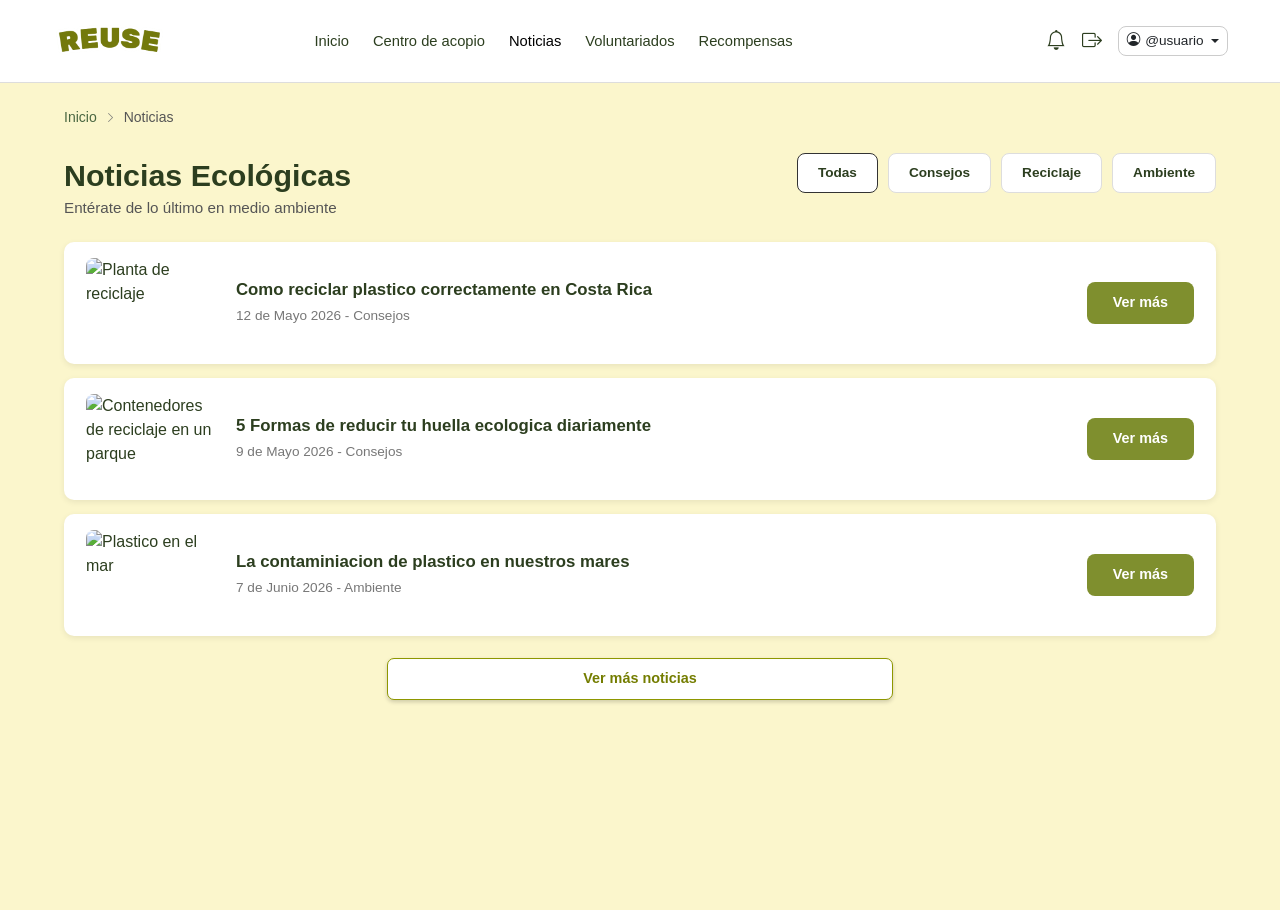
==== noticias.html @ ad3e8b59 "Avance_Final_Commit1" ====
<!DOCTYPE html>
<html lang="es">

<head>
  <meta charset="UTF-8">
  <meta name="viewport" content="width=device-width, initial-scale=1.0">

  <title>Noticias Ecológicas – REUSE</title>

  <link
    href="https://cdn.jsdelivr.net/npm/bootstrap@5.3.3/dist/css/bootstrap.min.css"
    rel="stylesheet">

  <link
    href="https://cdn.jsdelivr.net/npm/bootstrap-icons@1.11.3/font/bootstrap-icons.css"
    rel="stylesheet">

  <link rel="stylesheet" href="styles.css">
</head>

<body>

  <nav class="navbar navbar-expand-lg navbar-dashboard sticky-top">

    <div class="container-fluid px-4">

      <a class="navbar-brand brand" href="index.php">
        <img src="reuselogo.png" alt="REUSE">
      </a>

      <div class="collapse navbar-collapse">

        <ul class="navbar-nav mx-auto gap-2">

          <li class="nav-item">
            <a class="nav-link" href="panel.php">Inicio</a>
          </li>

          <li class="nav-item">
            <a class="nav-link" href="CentroAcopio.html">Centro de acopio</a>
          </li>

          <li class="nav-item">
            <a class="nav-link active" href="noticias.html">Noticias</a>
          </li>

          <li class="nav-item">
            <a class="nav-link" href="voluntariados.html">Voluntariados</a>
          </li>

          <li class="nav-item">
            <a class="nav-link" href="recompensas.php">Recompensas</a>
          </li>

        </ul>

        <div class="d-flex align-items-center gap-3 ms-auto">

          <i class="bi bi-bell fs-5"></i>
          <i class="bi bi-box-arrow-right fs-5"></i>

          <div class="dropdown">

            <button
              class="btn btn-sm dropdown-toggle d-flex align-items-center gap-1"
              data-bs-toggle="dropdown"
              style="background: transparent; border: 1px solid #ccc; border-radius: 8px; font-size: .85rem;">

              <i class="bi bi-person-circle"></i>
              @usuario

            </button>

            <ul class="dropdown-menu dropdown-menu-end">

              <li>
                <a class="dropdown-item" href="perfil.php">
                  Mi perfil
                </a>
              </li>

              <li>
                <a class="dropdown-item" href="#">
                  Configuración
                </a>
              </li>

              <li>
                <hr class="dropdown-divider">
              </li>

              <li>
                <a class="dropdown-item" href="api/logout.php">
                  Cerrar sesión
                </a>
              </li>

            </ul>

          </div>

        </div>

      </div>

    </div>

  </nav>


  <main class="noticias-contenido">

    <div class="perfil-ruta">

      <a href="panel.php">Inicio</a>

      <i class="bi bi-chevron-right"></i>

      <span>Noticias</span>

    </div>


    <div class="noticias-encabezado">

      <div>
        <h1 class="noticias-titulo">
          Noticias Ecológicas
        </h1>

        <p class="noticias-descripcion">
          Entérate de lo último en medio ambiente
        </p>
      </div>

      <div class="filtros-noticias">
        <button class="filtro-btn activo" data-filtro="todas">Todas</button>
        <button class="filtro-btn" data-filtro="consejos">Consejos</button>
        <button class="filtro-btn" data-filtro="reciclaje">Reciclaje</button>
        <button class="filtro-btn" data-filtro="ambiente">Ambiente</button>
      </div>

    </div>


    <section class="lista-noticias">

      <article class="noticia-tarjeta" data-categoria="consejos">

        <div class="noticia-imagen">
          <img
            src="https://commons.wikimedia.org/wiki/Special:FilePath/Material_recovery_facility_2004-03-24.jpg"
            alt="Planta de reciclaje">
        </div>

        <div class="noticia-info">
          <h3>Como reciclar plastico correctamente en Costa Rica</h3>
          <p>12 de Mayo 2026 - Consejos</p>
        </div>

        <button class="boton-ver-noticia">
          Ver más
        </button>

      </article>


      <article class="noticia-tarjeta" data-categoria="consejos">

        <div class="noticia-imagen">
          <img
            src="https://commons.wikimedia.org/wiki/Special:FilePath/Colorful_Recycling_Containers_for_Trash.jpg"
            alt="Contenedores de reciclaje en un parque">
        </div>

        <div class="noticia-info">
          <h3>5 Formas de reducir tu huella ecologica diariamente</h3>
          <p>9 de Mayo 2026 - Consejos</p>
        </div>

        <button class="boton-ver-noticia">
          Ver más
        </button>

      </article>


      <article class="noticia-tarjeta" data-categoria="ambiente">

        <div class="noticia-imagen">
          <img
            src="https://commons.wikimedia.org/wiki/Special:FilePath/Water_Pollution_with_Trash_Disposal_of_Waste_at_the_Garbage_Beach.jpg"
            alt="Plastico en el mar">
        </div>

        <div class="noticia-info">
          <h3>La contaminiacion de plastico en nuestros mares</h3>
          <p>7 de Junio 2026 - Ambiente</p>
        </div>

        <button class="boton-ver-noticia">
          Ver más
        </button>

      </article>

    </section>


    <button class="boton-ver-mas">
      Ver más noticias
    </button>

  </main>


  <script
    src="https://cdn.jsdelivr.net/npm/bootstrap@5.3.3/dist/js/bootstrap.bundle.min.js">
  </script>

  <script>
    const botonesFiltro = document.querySelectorAll('.filtro-btn');
    const tarjetasNoticias = document.querySelectorAll('.noticia-tarjeta');

    botonesFiltro.forEach(boton => {
      boton.addEventListener('click', () => {
        botonesFiltro.forEach(b => b.classList.remove('activo'));
        boton.classList.add('activo');

        const filtro = boton.dataset.filtro;

        tarjetasNoticias.forEach(tarjeta => {
          if (filtro === 'todas' || tarjeta.dataset.categoria === filtro) {
            tarjeta.style.display = 'flex';
          } else {
            tarjeta.style.display = 'none';
          }
        });
      });
    });
  </script>

</body>

</html>
---- styles.css ----
:root {
  --bg-cream: #FBF6CC;
  --green-dark: #4a6741;
  --green-medium: #6a8f47;
  --green-light: #d4e8c2;
  --green-btn: #5a7a35;
  --text-dark: #2c3e1f;
  --sidebar-width: 220px;
}

body {
  background-color: var(--bg-cream);
  font-family: 'Segoe UI', sans-serif;
  color: var(--text-dark);
}

.navbar-reuse {
  background-color: #ffffff;
  border-bottom: 1px solid #ddd;
  padding: 16px 28px;
}
.navbar-reuse .navbar-brand img {
  height: 40px;
}
.navbar-reuse .nav-link {
  color: var(--text-dark);
  font-weight: 500;
  font-size: 0.92rem;
}
.navbar-reuse .nav-link:hover {
  color: var(--green-dark);
}
.btn-login {
  border: 2px solid var(--green-dark);
  color: var(--green-dark);
  background: transparent;
  border-radius: 6px;
  padding: 7px 18px;
  font-weight: 600;
  font-size: 0.88rem;
  cursor: pointer;
}
.btn-login:hover {
  background: var(--green-dark);
  color: #fff;
}
.btn-register {
  background: var(--green-dark);
  color: #fff;
  border-radius: 6px;
  padding: 7px 18px;
  font-weight: 600;
  font-size: 0.88rem;
  border: none;
  cursor: pointer;
}
.btn-register:hover {
  background: var(--green-btn);
  color: #fff;
}

.hero-section {
  background-color: var(--bg-cream);
  min-height: 500px;
  display: flex;
  align-items: center;
  padding: 60px 0 40px;
}
.hero-section h1 {
  font-size: 2.5rem;
  font-weight: 800;
  line-height: 1.2;
  color: var(--text-dark);
}
.hero-section h1 span {
  color: var(--green-dark);
}
.hero-section p {
  font-size: 1rem;
  color: #555;
  margin-bottom: 24px;
}
.btn-cta {
  background: var(--green-dark);
  color: #fff;
  border-radius: 8px;
  padding: 10px 28px;
  font-weight: 700;
  border: none;
  margin-right: 10px;
  cursor: pointer;
}
.btn-cta:hover { background: var(--green-btn); color: #fff; }
.btn-outline-cta {
  background: transparent;
  border: 2px solid var(--green-dark);
  color: var(--green-dark);
  border-radius: 8px;
  padding: 10px 28px;
  font-weight: 700;
  cursor: pointer;
}
.btn-outline-cta:hover { background: var(--green-dark); color: #fff; }

.feature-card {
  background: #fff;
  border-radius: 12px;
  padding: 20px;
  border: 1px solid #e0e0d0;
  height: 100%;
}
.feature-card .icon-wrap {
  width: 40px;
  height: 40px;
  background: var(--green-light);
  border-radius: 8px;
  display: flex;
  align-items: center;
  justify-content: center;
  margin-bottom: 12px;
  font-size: 1.2rem;
}
.feature-card h6 { font-weight: 700; margin-bottom: 6px; }
.feature-card p { font-size: 0.82rem; color: #666; margin: 0; }

.modal-reuse .modal-content {
  border-radius: 14px;
  border: none;
}
.modal-reuse .modal-header {
  border-bottom: none;
  padding-bottom: 0;
}
.modal-reuse .modal-title {
  font-weight: 800;
  font-size: 1.3rem;
}
.modal-reuse .form-control {
  border-radius: 8px;
  border: 1px solid #ccc;
  font-size: 0.9rem;
}
.modal-reuse .form-label { font-weight: 600; font-size: 0.85rem; }
.btn-green-full {
  background: var(--green-dark);
  color: #fff;
  width: 100%;
  border-radius: 8px;
  padding: 10px;
  font-weight: 700;
  border: none;
  cursor: pointer;
}
.btn-green-full:hover { background: var(--green-btn); color: #fff; }
.btn-social {
  width: 100%;
  border-radius: 8px;
  padding: 8px;
  font-weight: 600;
  font-size: 0.85rem;
  border: 1px solid #ddd;
  background: #fff;
  color: #333;
  margin-bottom: 8px;
  display: flex;
  align-items: center;
  justify-content: center;
  gap: 8px;
  cursor: pointer;
}
.btn-social:hover { background: #f5f5f5; }
.divider-text {
  text-align: center;
  font-size: 0.8rem;
  color: #999;
  margin: 12px 0;
  position: relative;
}
.divider-text::before, .divider-text::after {
  content: '';
  position: absolute;
  top: 50%;
  width: 40%;
  height: 1px;
  background: #ddd;
}
.divider-text::before { left: 0; }
.divider-text::after { right: 0; }

.dashboard-wrapper {
  display: flex;
  min-height: calc(100vh - 73px);
}
.sidebar {
  width: var(--sidebar-width);
  background: #fff;
  border-right: 1px solid #e0e0d0;
  flex-shrink: 0;
  padding: 12px 0;
}
.sidebar .nav-link {
  color: var(--text-dark);
  font-size: 0.88rem;
  font-weight: 500;
  padding: 9px 20px;
  display: flex;
  align-items: center;
  gap: 9px;
  border-radius: 0;
}
.sidebar .nav-link:hover { background: var(--green-light); color: var(--green-dark); }
.sidebar .nav-link.active {
  background: var(--green-light);
  color: var(--green-dark);
  font-weight: 700;
  border-left: 3px solid var(--green-dark);
}
.main-content {
  flex: 1;
  padding: 28px 32px;
  background: var(--bg-cream);
}

.stat-card {
  background: #fff;
  border-radius: 12px;
  padding: 16px 20px;
  border: 1px solid #e0e0d0;
  height: 100%;
}
.stat-card .stat-icon {
  font-size: 1.6rem;
  margin-bottom: 6px;
}
.stat-card .stat-value {
  font-size: 1.5rem;
  font-weight: 800;
}
.stat-card .stat-label {
  font-size: 0.78rem;
  color: #666;
}

.access-card {
  background: #fff;
  border-radius: 12px;
  padding: 16px;
  border: 1px solid #e0e0d0;
  cursor: pointer;
  text-decoration: none;
  display: block;
  color: inherit;
  height: 100%;
}
.access-card:hover { border-color: var(--green-dark); color: inherit; background: #f9fdf5; }
.access-card .ac-icon {
  font-size: 1.4rem;
  margin-bottom: 8px;
}
.access-card h6 { font-weight: 700; font-size: 0.9rem; margin-bottom: 4px; }
.access-card p { font-size: 0.78rem; color: #666; margin: 0; }

.form-page-card {
  background: #fff;
  border-radius: 14px;
  padding: 32px;
  border: 1px solid #e0e0d0;
}
.form-page-card h2 { font-weight: 800; margin-bottom: 6px; }
.form-page-card .subtitle { font-size: 0.88rem; color: #666; margin-bottom: 24px; }
.form-page-card .form-label { font-weight: 600; font-size: 0.85rem; }
.form-page-card .form-control,
.form-page-card .form-select { border-radius: 8px; font-size: 0.9rem; }

.accion-registrada {
  display: flex;
  flex-direction: column;
  align-items: center;
  justify-content: center;
  height: 100%;
  padding: 24px;
  text-align: center;
}
.accion-registrada .accion-titulo {
  font-size: 1.6rem;
  font-weight: 900;
  color: var(--green-dark);
  line-height: 1.2;
  margin-bottom: 4px;
}
.accion-registrada .puntos-label {
  font-size: 1rem;
  font-weight: 700;
  color: var(--text-dark);
  margin-top: 12px;
}

.navbar-dashboard {
  background-color: #ffffff;
  border-bottom: 1px solid #ddd;
  padding: 16px 28px;
}
.navbar-dashboard .nav-link {
  color: var(--text-dark);
  font-weight: 500;
  font-size: 0.92rem;
}
.navbar-dashboard .nav-link:hover { color: var(--green-dark); }
.navbar-dashboard .brand img { height: 40px; }

.breadcrumb { font-size: 0.82rem; }
.breadcrumb-item a { color: var(--green-dark); text-decoration: none; }

.ilustracion-lateral {
  display: flex;
  flex-direction: column;
  align-items: center;
  justify-content: center;
  height: 100%;
  padding: 20px;
  text-align: center;
}
.ilustracion-lateral img {
  width: 100%;
  max-width: 420px;
  object-fit: contain;
}

/* MI PERFIL */

.perfil-contenido {
  max-width: 1150px;
  margin: 0 auto;
  padding: 35px 25px 60px;
}

.perfil-ruta {
  display: flex;
  align-items: center;
  gap: 8px;
  margin-bottom: 25px;
  font-size: 14px;
  color: #555;
}

.perfil-ruta a {
  color: var(--green-dark);
  text-decoration: none;
}

.perfil-ruta i {
  font-size: 11px;
  color: #777;
}

.perfil-titulo {
  color: var(--text-dark);
  font-size: 32px;
  font-weight: bold;
  margin-bottom: 5px;
}

.perfil-descripcion {
  color: #555;
  margin-bottom: 30px;
}

.perfil-tarjeta {
  background-color: #ffffff;
  border-radius: 12px 12px 0 0;
  padding: 25px 30px;
  display: flex;
  align-items: center;
  justify-content: space-between;
}

.perfil-datos {
  display: flex;
  align-items: center;
  gap: 20px;
}

.perfil-foto {
  width: 90px;
  height: 90px;
  border-radius: 50%;
  background-color: #eeeeee;
  display: flex;
  align-items: center;
  justify-content: center;
  font-size: 55px;
  color: #777;
  overflow: hidden;
}

.perfil-foto img {
  width: 100%;
  height: 100%;
  object-fit: cover;
  object-position: center;
  display: block;
}

.perfil-datos h3 {
  font-size: 20px;
  font-weight: bold;
  margin-bottom: 5px;
  color: var(--text-dark);
}

.perfil-datos p {
  margin-bottom: 8px;
  color: #555;
}

.perfil-activo {
  display: flex;
  align-items: center;
  gap: 7px;
  color: var(--green-dark);
  font-size: 14px;
}

.boton-editar {
  background-color: #ffffff;
  color: var(--green-dark);
  border: 1px solid var(--green-dark);
  border-radius: 7px;
  padding: 9px 24px;
  font-weight: bold;
}

.perfil-estadisticas {
  display: flex;
  background-color: #ffffff;
  border-top: 1px solid #eeeeee;
  border-radius: 0 0 12px 12px;
  margin-bottom: 20px;
}

.perfil-estadistica {
  flex: 1;
  padding: 20px 25px;
  display: flex;
  align-items: center;
  gap: 15px;
}

.perfil-estadistica + .perfil-estadistica {
  border-left: 1px solid #eeeeee;
}

.estadistica-icono {
  width: 48px;
  height: 48px;
  border-radius: 50%;
  background-color: #dce9d8;
  color: var(--green-dark);
  display: flex;
  align-items: center;
  justify-content: center;
  font-size: 24px;
}

.estadistica-icono.estrella {
  background-color: #fff0b8;
  color: #e3a400;
}

.perfil-estadistica h3 {
  margin: 0;
  color: var(--text-dark);
  font-size: 20px;
  font-weight: bold;
}

.perfil-estadistica p {
  margin: 3px 0 0;
  color: #666;
  font-size: 14px;
}

.perfil-opciones {
  background-color: #ffffff;
  border-radius: 12px;
  overflow: hidden;
}

.perfil-opcion {
  min-height: 58px;
  padding: 0 22px;
  border-bottom: 1px solid #e5e5e5;
  display: flex;
  align-items: center;
  justify-content: space-between;
  color: var(--text-dark);
  text-decoration: none;
}

.perfil-opcion:last-child {
  border-bottom: none;
}

.perfil-opcion div {
  display: flex;
  align-items: center;
  gap: 15px;
}

.perfil-opcion div i {
  color: var(--green-dark);
  font-size: 19px;
}

.perfil-opcion > i {
  color: #777;
  font-size: 14px;
}

@media (max-width: 768px) {

  .perfil-tarjeta {
    flex-direction: column;
    align-items: flex-start;
    gap: 20px;
  }

  .boton-editar {
    width: 100%;
  }

  .perfil-estadisticas {
    flex-direction: column;
  }

  .perfil-estadistica + .perfil-estadistica {
    border-left: none;
    border-top: 1px solid #eeeeee;
  }
}

/* EDITAR PERFIL */

.editar-contenido {
  min-height: calc(100vh - 70px);
  background-color: #fff9cf;
  padding: 28px 4% 55px;
}

.editar-ruta {
  display: flex;
  align-items: center;
  gap: 10px;
  margin-bottom: 22px;
  font-size: 0.9rem;
}

.editar-ruta a {
  color: #52611b;
  text-decoration: none;
}

.editar-ruta a:hover {
  text-decoration: underline;
}

.editar-ruta i {
  color: #999;
  font-size: 0.75rem;
}

.editar-ruta span {
  color: #555;
}


.editar-encabezado {
  margin-bottom: 25px;
}

.editar-encabezado h1 {
  color: #183d2b;
  font-size: 2rem;
  font-weight: 700;
  margin-bottom: 5px;
}

.editar-encabezado p {
  color: #666;
  margin: 0;
}


.editar-tarjeta {
  background-color: #ffffff;
  border: 1px solid #dedecf;
  border-radius: 12px;
  overflow: hidden;
  box-shadow: 0 3px 10px rgba(0, 0, 0, 0.05);
}


.editar-perfil-superior {
  display: flex;
  align-items: center;
  gap: 22px;
  padding: 26px 32px;
  border-bottom: 1px solid #e7e7df;
}


.editar-foto-perfil {
  width: 95px;
  height: 95px;
  border-radius: 50%;
  object-fit: cover;
  object-position: center;
  background-color: #eeeeee;
}


.editar-identidad h2 {
  color: #183d2b;
  font-size: 1.4rem;
  font-weight: 700;
  margin-bottom: 4px;
}

.editar-identidad p {
  color: #666;
  margin-bottom: 9px;
}

.editar-estado {
  color: #52611b;
  font-size: 0.88rem;
}

.editar-estado i {
  margin-right: 5px;
}


.editar-formulario {
  padding: 30px 32px 34px;
}


.editar-titulo-formulario {
  margin-bottom: 25px;
  padding-bottom: 16px;
  border-bottom: 1px solid #eeeeea;
}

.editar-titulo-formulario h3 {
  color: #183d2b;
  font-size: 1.15rem;
  font-weight: 700;
  margin-bottom: 4px;
}

.editar-titulo-formulario p {
  color: #777;
  font-size: 0.9rem;
  margin: 0;
}


.editar-formulario .form-label {
  color: #263b2d;
  font-weight: 600;
  margin-bottom: 8px;
}


.editar-input {
  height: 50px;
  border: 1px solid #d5d8cc;
  border-radius: 7px;
  padding-left: 15px;
  font-size: 0.95rem;
  background-color: #ffffff;
}

.editar-input:focus {
  border-color: #82920c;
  box-shadow: 0 0 0 3px rgba(130, 146, 12, 0.10);
}


.editar-botones {
  display: flex;
  justify-content: flex-end;
  gap: 12px;
  margin-top: 32px;
  padding-top: 22px;
  border-top: 1px solid #eeeeea;
}


.boton-cancelar,
.boton-guardar {
  min-width: 135px;
  display: inline-flex;
  align-items: center;
  justify-content: center;
  padding: 11px 22px;
  border-radius: 7px;
  font-size: 0.95rem;
  text-decoration: none;
  font-weight: 600;
}


.boton-cancelar {
  background-color: #ffffff;
  color: #74820a;
  border: 1px solid #82920c;
}

.boton-cancelar:hover {
  background-color: #f7f8ec;
  color: #657108;
}


.boton-guardar {
  background-color: #82920c;
  color: #ffffff;
  border: 1px solid #82920c;
}

.boton-guardar:hover {
  background-color: #6f7d09;
}


@media (max-width: 768px) {

  .editar-contenido {
    padding: 20px 18px 40px;
  }

  .editar-perfil-superior {
    flex-direction: column;
    text-align: center;
    padding: 25px 20px;
  }

  .editar-formulario {
    padding: 25px 20px;
  }

  .editar-botones {
    flex-direction: column-reverse;
  }

  .boton-cancelar,
  .boton-guardar {
    width: 100%;
  }
}

.recompensas-contenido {
  background-color: var(--bg-cream);
  min-height: calc(100vh - 73px);
  padding: 18px 5% 30px;
}

.recompensas-titulo {
  color: var(--text-dark);
  font-size: 1.8rem;
  font-weight: 700;
  margin-top: 0;
  margin-bottom: 4px;
}

.recompensas-descripcion {
  color: #555;
  font-size: 0.95rem;
  margin-bottom: 16px;
}

.lista-recompensas {
  display: flex;
  flex-direction: column;
  gap: 6px;
}

.recompensa-tarjeta {
  width: 100%;
  height: 135px;
  background-color: #ffffff;
  border: 1px solid #e0e0d0;
  border-radius: 5px;
  padding: 14px 20px;
  display: flex;
  align-items: center;
  gap: 20px;
  box-shadow: 0 3px 5px rgba(0, 0, 0, 0.16);
}

.recompensa-imagen {
  width: 110px;
  height: 105px;
  flex-shrink: 0;
  overflow: hidden;
  border-radius: 8px;
  background-color: #849400;
  display: flex;
  align-items: center;
  justify-content: center;
}

.recompensa-imagen img {
  width: 100%;
  height: 100%;
  object-fit: cover;
  display: block;
}

.recompensa-imagen span {
  color: #ffffff;
  font-size: 1rem;
  font-weight: 700;
  text-align: center;
}

.recompensa-info {
  flex: 1;
}

.recompensa-info h3 {
  color: #222222;
  font-size: 0.95rem;
  font-weight: 400;
  margin: 0 0 24px;
}

.recompensa-info p {
  color: #7f8f00;
  font-size: 0.9rem;
  margin: 0;
  display: flex;
  align-items: center;
  gap: 9px;
}

.recompensa-info p i {
  font-size: 1.35rem;
  color: #7f8f00;
}

.boton-canjear {
  width: 120px;
  padding: 9px 15px;
  margin-left: auto;
  background-color: #a3a93d;
  color: #ffffff;
  border: none;
  border-radius: 7px;
  font-size: 0.9rem;
  font-weight: 700;
  box-shadow: 0 3px 5px rgba(0, 0, 0, 0.2);
}

.boton-canjear:hover {
  background-color: #8f9600;
}

.boton-ver-mas {
  display: block;
  width: 44%;
  margin: 12px auto 0;
  padding: 9px;
  background-color: #ffffff;
  color: #747d00;
  border: 1px solid #8e9700;
  border-radius: 7px;
  font-size: 0.9rem;
  font-weight: 700;
  box-shadow: 0 2px 4px rgba(0, 0, 0, 0.18);
}

.boton-ver-mas:hover {
  background-color: #f8f8f0;
}

@media (max-width: 768px) {
  .recompensas-contenido {
    padding: 18px 20px 30px;
  }

  .recompensa-tarjeta {
    height: auto;
    min-height: 135px;
    flex-wrap: wrap;
  }

  .recompensa-imagen {
    width: 95px;
    height: 95px;
  }

  .boton-canjear {
    width: 100%;
  }

  .boton-ver-mas {
    width: 100%;
  }
}
/* ===================== */
/* CENTRO DE ACOPIO       */
/* ===================== */

.acopio-contenido {
  background-color: var(--bg-cream);
  min-height: calc(100vh - 73px);
  padding: 24px 5% 45px;
}

.acopio-titulo {
  color: var(--text-dark);
  font-size: 1.9rem;
  font-weight: 700;
  margin: 4px 0 4px;
}

.acopio-descripcion {
  color: #555;
  font-size: 0.95rem;
  margin-bottom: 18px;
}

.acopio-buscador {
  display: flex;
  align-items: center;
  gap: 10px;
  background-color: #fff;
  border: 1px solid #ddd;
  border-radius: 8px;
  padding: 13px 18px;
  font-weight: 600;
  font-size: 0.9rem;
  color: var(--text-dark);
  margin-bottom: 22px;
  cursor: pointer;
}

.acopio-buscador i {
  color: var(--green-dark);
  font-size: 1rem;
}

.acopio-layout {
  display: flex;
  gap: 24px;
  align-items: flex-start;
  flex-wrap: wrap;
}

.lista-centros {
  flex: 1 1 420px;
  display: flex;
  flex-direction: column;
  gap: 14px;
}

.centro-tarjeta {
  background-color: #fff;
  border-radius: 10px;
  padding: 18px 22px;
  box-shadow: 0 2px 6px rgba(0, 0, 0, 0.08);
}

.centro-cabecera {
  display: flex;
  justify-content: space-between;
  align-items: center;
  gap: 10px;
  margin-bottom: 6px;
}

.centro-cabecera h3 {
  font-size: 1.05rem;
  font-weight: 700;
  color: var(--text-dark);
  margin: 0;
}

.centro-distancia {
  font-size: 0.85rem;
  color: #666;
  font-weight: 600;
  white-space: nowrap;
}

.centro-direccion {
  font-size: 0.85rem;
  color: #777;
  margin: 0 0 8px;
}

.centro-acepta {
  font-size: 0.85rem;
  color: var(--text-dark);
  margin: 0;
}

.centro-acepta span {
  color: var(--green-dark);
  font-weight: 700;
}

.mapa-acopio {
  flex: 1 1 380px;
  align-self: stretch;
  min-height: 420px;
  border-radius: 12px;
  overflow: hidden;
  box-shadow: 0 2px 6px rgba(0, 0, 0, 0.08);
}

.mapa-acopio iframe {
  width: 100%;
  height: 100%;
  min-height: 420px;
  border: 0;
  display: block;
}

@media (max-width: 900px) {
  .mapa-acopio { min-height: 300px; }
  .mapa-acopio iframe { min-height: 300px; }
}

/* ===================== */
/* NOTICIAS ECOLOGICAS    */
/* ===================== */

.noticias-contenido {
  background-color: var(--bg-cream);
  min-height: calc(100vh - 73px);
  padding: 24px 5% 45px;
}

.noticias-encabezado {
  display: flex;
  justify-content: space-between;
  align-items: flex-start;
  flex-wrap: wrap;
  gap: 16px;
  margin-bottom: 22px;
}

.noticias-titulo {
  color: var(--text-dark);
  font-size: 1.9rem;
  font-weight: 700;
  margin: 4px 0 4px;
}

.noticias-descripcion {
  color: #555;
  font-size: 0.95rem;
  margin: 0;
}

.filtros-noticias {
  display: flex;
  gap: 10px;
  flex-wrap: wrap;
}

.filtro-btn {
  background-color: #fff;
  border: 1px solid #ddd;
  border-radius: 8px;
  padding: 9px 20px;
  font-size: 0.85rem;
  font-weight: 600;
  color: var(--text-dark);
  cursor: pointer;
}

.filtro-btn:hover {
  border-color: var(--green-dark);
}

.filtro-btn.activo {
  border-color: #333;
  color: var(--text-dark);
  font-weight: 700;
}

.lista-noticias {
  display: flex;
  flex-direction: column;
  gap: 14px;
  margin-bottom: 22px;
}

.noticia-tarjeta {
  display: flex;
  align-items: center;
  gap: 20px;
  background-color: #fff;
  border-radius: 10px;
  padding: 16px 22px;
  box-shadow: 0 2px 6px rgba(0, 0, 0, 0.08);
}

.noticia-imagen {
  width: 130px;
  height: 90px;
  border-radius: 8px;
  overflow: hidden;
  flex-shrink: 0;
}

.noticia-imagen img {
  width: 100%;
  height: 100%;
  object-fit: cover;
  display: block;
}

.noticia-info {
  flex: 1;
}

.noticia-info h3 {
  font-size: 1.05rem;
  font-weight: 700;
  color: var(--text-dark);
  margin: 0 0 6px;
}

.noticia-info p {
  font-size: 0.85rem;
  color: #777;
  margin: 0;
}

.boton-ver-noticia {
  background-color: #7f8f2e;
  color: #fff;
  border: none;
  border-radius: 8px;
  padding: 10px 26px;
  font-weight: 700;
  font-size: 0.9rem;
  cursor: pointer;
  white-space: nowrap;
}

.boton-ver-noticia:hover {
  background-color: #6c7a26;
}

/* ===================== */
/* VOLUNTARIADOS          */
/* ===================== */

.voluntariados-contenido {
  background-color: var(--bg-cream);
  min-height: calc(100vh - 73px);
  padding: 24px 5% 45px;
}

.voluntariados-titulo {
  color: var(--text-dark);
  font-size: 1.9rem;
  font-weight: 700;
  margin: 4px 0 4px;
}

.voluntariados-descripcion {
  color: #555;
  font-size: 0.95rem;
  margin-bottom: 22px;
}

.lista-voluntariados {
  display: flex;
  flex-direction: column;
  gap: 14px;
  margin-bottom: 22px;
}

.voluntariado-tarjeta {
  display: flex;
  align-items: center;
  gap: 20px;
  background-color: #fff;
  border-radius: 10px;
  padding: 16px 22px;
  box-shadow: 0 2px 6px rgba(0, 0, 0, 0.08);
}

.voluntariado-imagen {
  width: 130px;
  height: 90px;
  border-radius: 8px;
  overflow: hidden;
  flex-shrink: 0;
}

.voluntariado-imagen img {
  width: 100%;
  height: 100%;
  object-fit: cover;
  display: block;
}

.voluntariado-info {
  flex: 1;
}

.voluntariado-info h3 {
  font-size: 1.05rem;
  font-weight: 700;
  color: var(--text-dark);
  margin: 0 0 4px;
}

.voluntariado-info p {
  font-size: 0.85rem;
  color: #777;
  margin: 0 0 2px;
}

.boton-unirme {
  background-color: #7f8f2e;
  color: #fff;
  border: none;
  border-radius: 8px;
  padding: 10px 26px;
  font-weight: 700;
  font-size: 0.9rem;
  cursor: pointer;
  white-space: nowrap;
}

.boton-unirme:hover {
  background-color: #6c7a26;
}

@media (max-width: 700px) {
  .noticia-tarjeta,
  .voluntariado-tarjeta {
    flex-wrap: wrap;
  }

  .noticia-imagen,
  .voluntariado-imagen {
    width: 100%;
    height: 160px;
  }

  .boton-ver-noticia,
  .boton-unirme {
    width: 100%;
  }

  .noticias-encabezado {
    flex-direction: column;
  }
}
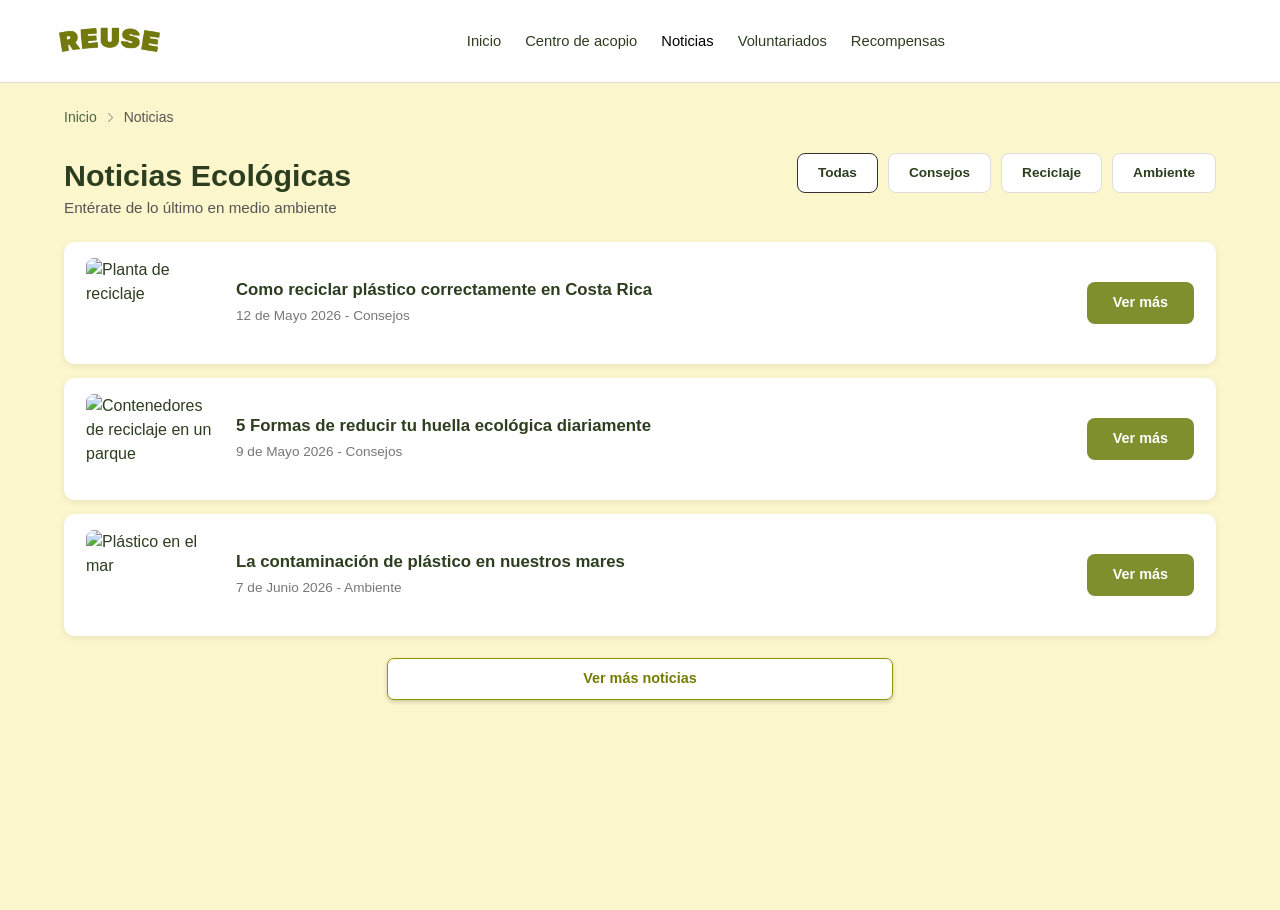
==== commit e0e58399: "Centro de acoplo fix" ====
--- a/noticias.html
+++ b/noticias.html
@@ -4,220 +4,89 @@
 <head>
   <meta charset="UTF-8">
   <meta name="viewport" content="width=device-width, initial-scale=1.0">
-
   <title>Noticias Ecológicas – REUSE</title>
-
-  <link
-    href="https://cdn.jsdelivr.net/npm/bootstrap@5.3.3/dist/css/bootstrap.min.css"
-    rel="stylesheet">
-
-  <link
-    href="https://cdn.jsdelivr.net/npm/bootstrap-icons@1.11.3/font/bootstrap-icons.css"
-    rel="stylesheet">
-
+  <link href="https://cdn.jsdelivr.net/npm/bootstrap@5.3.3/dist/css/bootstrap.min.css" rel="stylesheet">
+  <link href="https://cdn.jsdelivr.net/npm/bootstrap-icons@1.11.3/font/bootstrap-icons.css" rel="stylesheet">
   <link rel="stylesheet" href="styles.css">
 </head>
 
 <body>
-
   <nav class="navbar navbar-expand-lg navbar-dashboard sticky-top">
-
     <div class="container-fluid px-4">
-
       <a class="navbar-brand brand" href="index.php">
         <img src="reuselogo.png" alt="REUSE">
       </a>
+      <div class="collapse navbar-collapse">
+        <ul class="navbar-nav mx-auto gap-2">
+          <li class="nav-item"><a class="nav-link" href="panel.php">Inicio</a></li>
+          <li class="nav-item"><a class="nav-link" href="CentroAcopio.php">Centro de acopio</a></li>
+          <li class="nav-item"><a class="nav-link active" href="noticias.html">Noticias</a></li>
+          <li class="nav-item"><a class="nav-link" href="voluntariados.html">Voluntariados</a></li>
+          <li class="nav-item"><a class="nav-link" href="recompensas.php">Recompensas</a></li>
+        </ul>
+      </div>
+    </div>
+  </nav>
 
-      <div class="collapse navbar-collapse">
-
-        <ul class="navbar-nav mx-auto gap-2">
-
-          <li class="nav-item">
-            <a class="nav-link" href="panel.php">Inicio</a>
-          </li>
-
-          <li class="nav-item">
-            <a class="nav-link" href="CentroAcopio.html">Centro de acopio</a>
-          </li>
-
-          <li class="nav-item">
-            <a class="nav-link active" href="noticias.html">Noticias</a>
-          </li>
-
-          <li class="nav-item">
-            <a class="nav-link" href="voluntariados.html">Voluntariados</a>
-          </li>
-
-          <li class="nav-item">
-            <a class="nav-link" href="recompensas.php">Recompensas</a>
-          </li>
-
-        </ul>
-
-        <div class="d-flex align-items-center gap-3 ms-auto">
-
-          <i class="bi bi-bell fs-5"></i>
-          <i class="bi bi-box-arrow-right fs-5"></i>
-
-          <div class="dropdown">
-
-            <button
-              class="btn btn-sm dropdown-toggle d-flex align-items-center gap-1"
-              data-bs-toggle="dropdown"
-              style="background: transparent; border: 1px solid #ccc; border-radius: 8px; font-size: .85rem;">
-
-              <i class="bi bi-person-circle"></i>
-              @usuario
-
-            </button>
-
-            <ul class="dropdown-menu dropdown-menu-end">
-
-              <li>
-                <a class="dropdown-item" href="perfil.php">
-                  Mi perfil
-                </a>
-              </li>
-
-              <li>
-                <a class="dropdown-item" href="#">
-                  Configuración
-                </a>
-              </li>
-
-              <li>
-                <hr class="dropdown-divider">
-              </li>
-
-              <li>
-                <a class="dropdown-item" href="api/logout.php">
-                  Cerrar sesión
-                </a>
-              </li>
-
-            </ul>
-
-          </div>
-
-        </div>
-
-      </div>
-
+  <main class="noticias-contenido">
+    <div class="perfil-ruta">
+      <a href="panel.php">Inicio</a>
+      <i class="bi bi-chevron-right"></i>
+      <span>Noticias</span>
     </div>
 
-  </nav>
-
-
-  <main class="noticias-contenido">
-
-    <div class="perfil-ruta">
-
-      <a href="panel.php">Inicio</a>
-
-      <i class="bi bi-chevron-right"></i>
-
-      <span>Noticias</span>
-
-    </div>
-
-
     <div class="noticias-encabezado">
-
       <div>
-        <h1 class="noticias-titulo">
-          Noticias Ecológicas
-        </h1>
-
-        <p class="noticias-descripcion">
-          Entérate de lo último en medio ambiente
-        </p>
+        <h1 class="noticias-titulo">Noticias Ecológicas</h1>
+        <p class="noticias-descripcion">Entérate de lo último en medio ambiente</p>
       </div>
-
       <div class="filtros-noticias">
         <button class="filtro-btn activo" data-filtro="todas">Todas</button>
         <button class="filtro-btn" data-filtro="consejos">Consejos</button>
         <button class="filtro-btn" data-filtro="reciclaje">Reciclaje</button>
         <button class="filtro-btn" data-filtro="ambiente">Ambiente</button>
       </div>
-
     </div>
 
-
     <section class="lista-noticias">
-
-      <article class="noticia-tarjeta" data-categoria="consejos">
-
+      <article class="noticia-tarjeta" data-id="1" data-categoria="consejos">
         <div class="noticia-imagen">
-          <img
-            src="https://commons.wikimedia.org/wiki/Special:FilePath/Material_recovery_facility_2004-03-24.jpg"
-            alt="Planta de reciclaje">
+          <img src="https://commons.wikimedia.org/wiki/Special:FilePath/Material_recovery_facility_2004-03-24.jpg" alt="Planta de reciclaje">
         </div>
-
         <div class="noticia-info">
-          <h3>Como reciclar plastico correctamente en Costa Rica</h3>
+          <h3>Como reciclar plástico correctamente en Costa Rica</h3>
           <p>12 de Mayo 2026 - Consejos</p>
         </div>
-
-        <button class="boton-ver-noticia">
-          Ver más
-        </button>
-
+        <button class="boton-ver-noticia">Ver más</button>
       </article>
 
-
-      <article class="noticia-tarjeta" data-categoria="consejos">
-
+      <article class="noticia-tarjeta" data-id="2" data-categoria="consejos">
         <div class="noticia-imagen">
-          <img
-            src="https://commons.wikimedia.org/wiki/Special:FilePath/Colorful_Recycling_Containers_for_Trash.jpg"
-            alt="Contenedores de reciclaje en un parque">
+          <img src="https://commons.wikimedia.org/wiki/Special:FilePath/Colorful_Recycling_Containers_for_Trash.jpg" alt="Contenedores de reciclaje en un parque">
         </div>
-
         <div class="noticia-info">
-          <h3>5 Formas de reducir tu huella ecologica diariamente</h3>
+          <h3>5 Formas de reducir tu huella ecológica diariamente</h3>
           <p>9 de Mayo 2026 - Consejos</p>
         </div>
-
-        <button class="boton-ver-noticia">
-          Ver más
-        </button>
-
+        <button class="boton-ver-noticia">Ver más</button>
       </article>
 
-
-      <article class="noticia-tarjeta" data-categoria="ambiente">
-
+      <article class="noticia-tarjeta" data-id="3" data-categoria="ambiente">
         <div class="noticia-imagen">
-          <img
-            src="https://commons.wikimedia.org/wiki/Special:FilePath/Water_Pollution_with_Trash_Disposal_of_Waste_at_the_Garbage_Beach.jpg"
-            alt="Plastico en el mar">
+          <img src="https://commons.wikimedia.org/wiki/Special:FilePath/Water_Pollution_with_Trash_Disposal_of_Waste_at_the_Garbage_Beach.jpg" alt="Plástico en el mar">
         </div>
-
         <div class="noticia-info">
-          <h3>La contaminiacion de plastico en nuestros mares</h3>
+          <h3>La contaminación de plástico en nuestros mares</h3>
           <p>7 de Junio 2026 - Ambiente</p>
         </div>
-
-        <button class="boton-ver-noticia">
-          Ver más
-        </button>
-
+        <button class="boton-ver-noticia">Ver más</button>
       </article>
-
     </section>
 
-
-    <button class="boton-ver-mas">
-      Ver más noticias
-    </button>
-
+    <button class="boton-ver-mas">Ver más noticias</button>
   </main>
 
-
-  <script
-    src="https://cdn.jsdelivr.net/npm/bootstrap@5.3.3/dist/js/bootstrap.bundle.min.js">
-  </script>
-
+  <script src="https://cdn.jsdelivr.net/npm/bootstrap@5.3.3/dist/js/bootstrap.bundle.min.js"></script>
   <script>
     const botonesFiltro = document.querySelectorAll('.filtro-btn');
     const tarjetasNoticias = document.querySelectorAll('.noticia-tarjeta');
@@ -226,9 +95,7 @@
       boton.addEventListener('click', () => {
         botonesFiltro.forEach(b => b.classList.remove('activo'));
         boton.classList.add('activo');
-
         const filtro = boton.dataset.filtro;
-
         tarjetasNoticias.forEach(tarjeta => {
           if (filtro === 'todas' || tarjeta.dataset.categoria === filtro) {
             tarjeta.style.display = 'flex';
@@ -238,8 +105,58 @@
         });
       });
     });
+
+    function asignarEventosVerMas() {
+      document.querySelectorAll(".boton-ver-noticia").forEach(boton => {
+        boton.addEventListener("click", () => {
+          const noticiaId = boton.closest(".noticia-tarjeta").dataset.id;
+          window.location.href = `noticia.html?id=${noticiaId}`;
+        });
+      });
+    }
+    asignarEventosVerMas();
+
+    const noticiasExtra = [
+      {
+        id: 4,
+        categoria: "reciclaje",
+        titulo: "Nuevas iniciativas de reciclaje en comunidades rurales",
+        fecha: "15 de Julio 2026 - Reciclaje",
+        imagen: "imagenes/reciclaje.png"
+      },
+      {
+        id: 5,
+        categoria: "ambiente",
+        titulo: "Campaña para limpiar playas en Guanacaste",
+        fecha: "20 de Julio 2026 - Ambiente",
+        imagen: "imagenes/playa.png"
+      }
+    ];
+
+    const listaNoticias = document.querySelector(".lista-noticias");
+    const botonVerMas = document.querySelector(".boton-ver-mas");
+
+    botonVerMas.addEventListener("click", () => {
+      noticiasExtra.forEach(noticia => {
+        const article = document.createElement("article");
+        article.className = "noticia-tarjeta";
+        article.dataset.id = noticia.id;
+        article.dataset.categoria = noticia.categoria;
+        article.innerHTML = `
+          <div class="noticia-imagen">
+            <img src="${noticia.imagen}" alt="${noticia.titulo}">
+          </div>
+          <div class="noticia-info">
+            <h3>${noticia.titulo}</h3>
+            <p>${noticia.fecha}</p>
+          </div>
+          <button class="boton-ver-noticia">Ver más</button>
+        `;
+        listaNoticias.appendChild(article);
+      });
+      asignarEventosVerMas();
+      botonVerMas.style.display = "none";
+    });
   </script>
-
 </body>
-
 </html>
